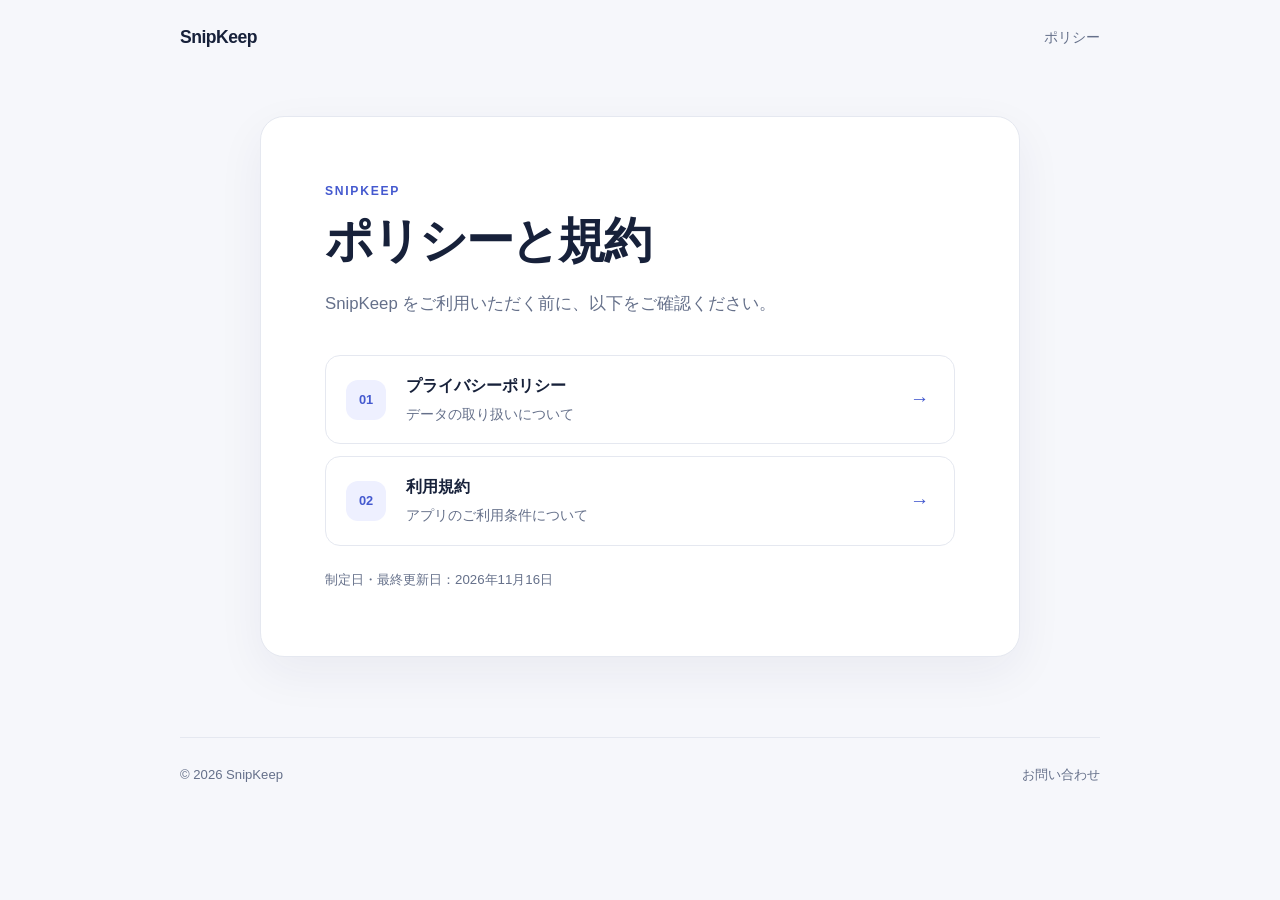
==== index.html @ a7847e31 "Add SnipKeep legal pages Co-authored-by: Copilot <223556219+Copilot@users.noreply.github.com>" ====
<!doctype html>
<html lang="ja">
<head>
  <meta charset="utf-8">
  <meta name="viewport" content="width=device-width, initial-scale=1">
  <meta name="description" content="SnipKeep のプライバシーポリシーと利用規約です。">
  <meta name="theme-color" content="#f6f7fb">
  <title>SnipKeep — ポリシー</title>
  <link rel="stylesheet" href="assets/site.css">
</head>
<body>
  <header class="site-header">
    <a class="brand" href="./" aria-label="SnipKeep ポリシー ホーム">SnipKeep</a>
    <span class="header-label">ポリシー</span>
  </header>
  <main class="home">
    <p class="eyebrow">SNIPKEEP</p>
    <h1>ポリシーと規約</h1>
    <p class="intro">SnipKeep をご利用いただく前に、以下をご確認ください。</p>
    <nav class="document-links" aria-label="ポリシー">
      <a class="document-card" href="privacy/">
        <span class="card-icon" aria-hidden="true">01</span>
        <span><strong>プライバシーポリシー</strong><small>データの取り扱いについて</small></span>
        <span class="arrow" aria-hidden="true">→</span>
      </a>
      <a class="document-card" href="terms/">
        <span class="card-icon" aria-hidden="true">02</span>
        <span><strong>利用規約</strong><small>アプリのご利用条件について</small></span>
        <span class="arrow" aria-hidden="true">→</span>
      </a>
    </nav>
    <p class="updated">制定日・最終更新日：2026年11月16日</p>
  </main>
  <footer class="site-footer"><span>© 2026 SnipKeep</span><a href="mailto:darkmintsky.developer@gmail.com">お問い合わせ</a></footer>
</body>
</html>
---- assets/site.css ----
:root {
  color-scheme: light;
  --ink: #17213a;
  --muted: #65708a;
  --accent: #4459cf;
  --line: #e5e8f0;
  --surface: #fff;
  --page: #f6f7fb;
}

* { box-sizing: border-box; }

body {
  margin: 0;
  background: var(--page);
  color: var(--ink);
  font-family: -apple-system, BlinkMacSystemFont, "Segoe UI", sans-serif;
  line-height: 1.8;
  -webkit-font-smoothing: antialiased;
}

a { color: var(--accent); text-underline-offset: .2em; }
a:hover { color: #293daa; }

.site-header, .site-footer {
  display: flex;
  align-items: center;
  justify-content: space-between;
  width: min(100% - 40px, 920px);
  margin: 0 auto;
}

.site-header { min-height: 76px; }
.brand { color: var(--ink); font-size: 1.1rem; font-weight: 750; letter-spacing: -.03em; text-decoration: none; }
.header-label { color: var(--muted); font-size: .88rem; text-decoration: none; }

.home, .document {
  width: min(100% - 40px, 760px);
  margin: 36px auto 80px;
  padding: clamp(24px, 6vw, 64px);
  border: 1px solid var(--line);
  border-radius: 24px;
  background: var(--surface);
  box-shadow: 0 16px 48px rgb(26 39 81 / 6%);
}

.home { margin-top: 40px; }
.eyebrow { margin: 0 0 8px; color: var(--accent); font-size: .76rem; font-weight: 750; letter-spacing: .14em; }
h1 { margin: 0; font-size: clamp(2rem, 5vw, 3rem); line-height: 1.25; letter-spacing: -.045em; }
.intro, .lead { margin: 18px 0 0; color: var(--muted); font-size: 1.05rem; }
.updated { margin: 22px 0 0; color: var(--muted); font-size: .83rem; }

.document-links { display: grid; gap: 12px; margin-top: 36px; }
.document-card {
  display: grid;
  grid-template-columns: 44px 1fr 24px;
  align-items: center;
  gap: 16px;
  min-height: 88px;
  padding: 16px 20px;
  border: 1px solid var(--line);
  border-radius: 15px;
  color: var(--ink);
  text-decoration: none;
  transition: border-color .16s ease, transform .16s ease, box-shadow .16s ease;
}
.document-card:hover { border-color: #b7c0ef; box-shadow: 0 8px 24px rgb(26 39 81 / 7%); transform: translateY(-2px); }
.card-icon { display: grid; width: 40px; height: 40px; place-items: center; border-radius: 12px; background: #eef0ff; color: var(--accent); font-size: .8rem; font-weight: 750; }
.document-card strong, .document-card small { display: block; }
.document-card small { margin-top: 2px; color: var(--muted); font-size: .85rem; }
.arrow { color: var(--accent); font-size: 1.2rem; }

.back-link { display: inline-block; margin-bottom: 32px; font-size: .9rem; text-decoration: none; }
.document section { margin-top: 36px; }
.document h2 { margin: 0 0 10px; font-size: 1.2rem; line-height: 1.5; }
.document section p { margin: 8px 0; }
.notice { margin-top: 36px; padding: 16px 18px; border-left: 3px solid var(--accent); border-radius: 6px; background: #f2f4ff; color: #46516d; font-size: .9rem; }

.site-footer { min-height: 76px; border-top: 1px solid var(--line); color: var(--muted); font-size: .82rem; }
.site-footer a { color: inherit; text-decoration: none; }
.site-footer a:hover { color: var(--accent); }

:focus-visible { outline: 3px solid #8794f2; outline-offset: 3px; }

@media (max-width: 520px) {
  .site-header, .site-footer { width: min(100% - 28px, 920px); }
  .home, .document { width: min(100% - 24px, 760px); margin: 18px auto 36px; padding: 24px 20px; border-radius: 18px; }
  .home { margin-top: 24px; }
  .document-card { grid-template-columns: 40px 1fr 18px; gap: 12px; padding: 14px; }
  .document section { margin-top: 30px; }
}
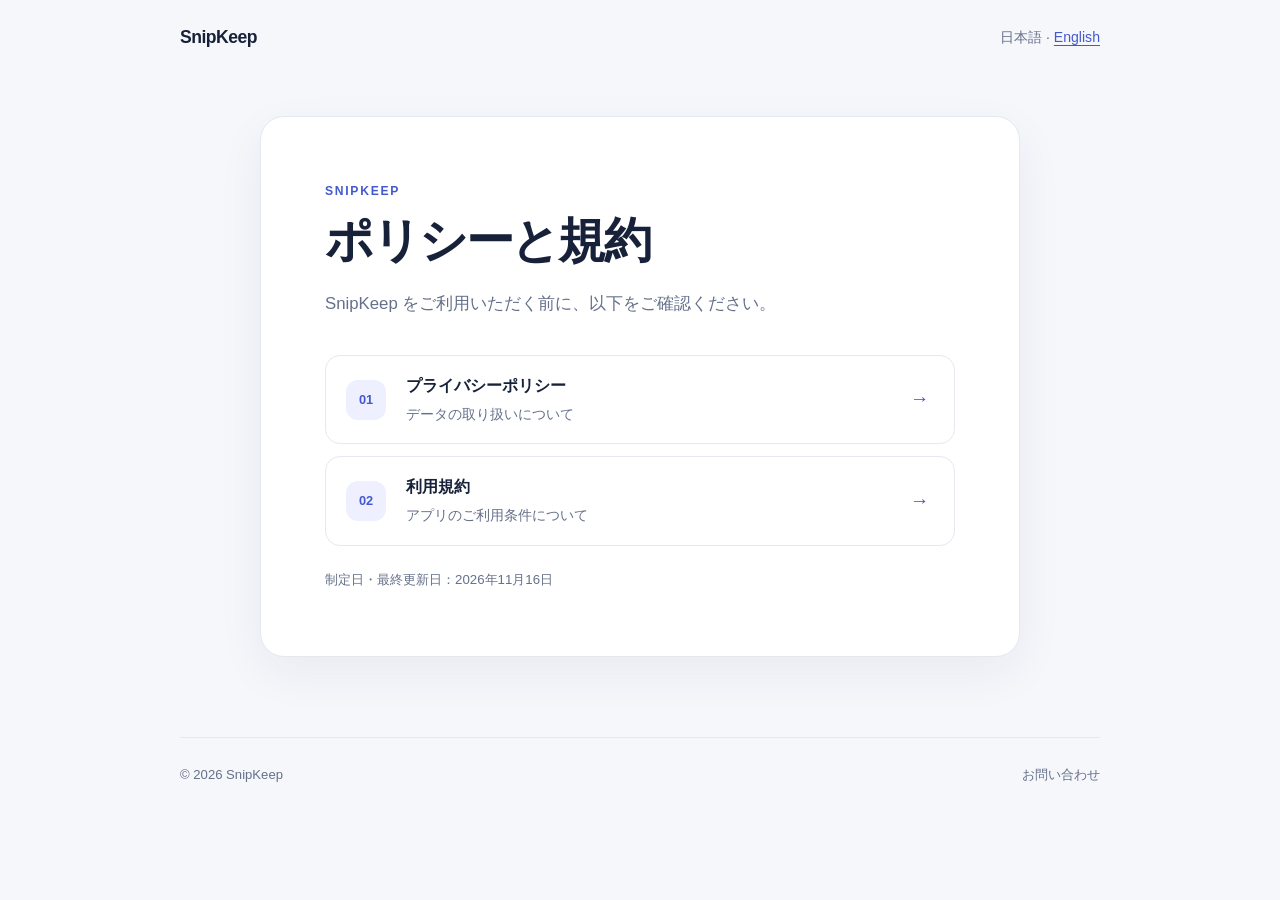
==== commit 4f2cd3a2: "Add English legal pages Co-authored-by: Copilot <223556219+Copilot@users.noreply.github.com>" ====
--- a/index.html
+++ b/index.html
@@ -11,7 +11,7 @@
 <body>
   <header class="site-header">
     <a class="brand" href="./" aria-label="SnipKeep ポリシー ホーム">SnipKeep</a>
-    <span class="header-label">ポリシー</span>
+    <nav class="header-label" aria-label="Language"><span aria-current="page">日本語</span> · <a href="en/">English</a></nav>
   </header>
   <main class="home">
     <p class="eyebrow">SNIPKEEP</p>
